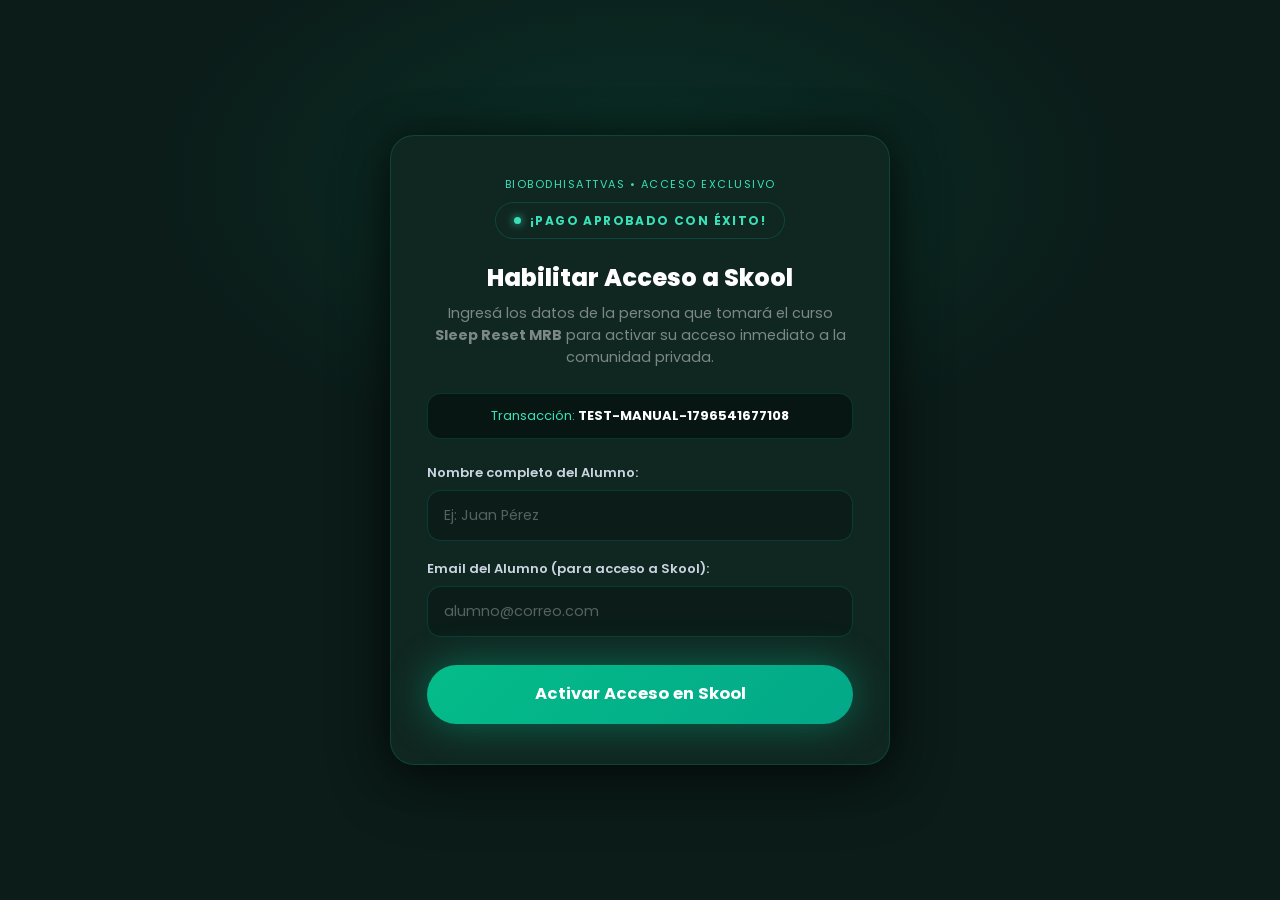
==== activar-alumno.html @ a737d0e5 "commit inicial" ====
<!DOCTYPE html>
<html lang="es">
<head>
  <meta charset="UTF-8">
  <meta name="viewport" content="width=device-width, initial-scale=1.0">
  <title>Asignar Alumno - Sleep Reset MRB | BioBodhiSattvas</title>

  <!-- Tipografías Oficiales (Poppins & Lora) -->
  <link rel="preconnect" href="https://fonts.googleapis.com">
  <link rel="preconnect" href="https://fonts.gstatic.com" crossorigin>
  <link href="https://fonts.googleapis.com/css2?family=Poppins:wght@400;500;600;700;800&family=Lora:ital,wght@0,500;1,500;1,600&display=swap" rel="stylesheet">

  <!-- Estilos Modulares -->
  <link rel="stylesheet" href="css/variables.css">
  <link rel="stylesheet" href="css/base.css">
  <link rel="stylesheet" href="css/components.css">
  <link rel="stylesheet" href="css/animations.css">
  <link rel="stylesheet" href="css/activar.css">
</head>
<body class="activation-page">

  <div class="activation-card fade-in-up">
    <div class="activation-header">
      <span class="brand-badge">BioBodhiSattvas • Acceso Exclusivo</span>
      <div class="pill-eyebrow" style="margin-bottom: 8px;">
        <span class="dot"></span>
        <span>¡Pago Aprobado con Éxito!</span>
      </div>
      <h1 class="activation-title">Habilitar Acceso a Skool</h1>
      <p class="activation-desc">
        Ingresá los datos de la persona que tomará el curso <strong>Sleep Reset MRB</strong> para activar su acceso inmediato a la comunidad privada.
      </p>
    </div>

    <!-- Badge identificador de transacción -->
    <div class="tx-badge-brand">
      Transacción: <strong id="tx-display">Detectando código...</strong>
    </div>

    <form id="student-form">
      <input type="hidden" id="transaction_id" name="transaction_id" value="">

      <div class="form-group">
        <label for="student_name" class="form-label">Nombre completo del Alumno:</label>
        <input type="text" id="student_name" name="student_name" class="form-input" placeholder="Ej: Juan Pérez" required>
      </div>

      <div class="form-group">
        <label for="student_email" class="form-label">Email del Alumno (para acceso a Skool):</label>
        <input type="email" id="student_email" name="student_email" class="form-input" placeholder="alumno@correo.com" required>
      </div>

      <button type="submit" id="btn-submit" class="btn-primary">
        Activar Acceso en Skool
      </button>
    </form>

    <div id="status-message" class="status-box" style="display: none;"></div>
  </div>

  <!-- Lógica y automatización original preservada intacta -->
  <script>
    // 1. Capturar ID de transacción de la URL
    const urlParams = new URLSearchParams(window.location.search);
    const transaction = urlParams.get('transaction') || 'TEST-MANUAL-' + Date.now();

    document.getElementById('tx-display').textContent = transaction;
    document.getElementById('transaction_id').value = transaction;

    const form = document.getElementById('student-form');
    const statusDiv = document.getElementById('status-message');
    const submitBtn = document.getElementById('btn-submit');

    const MAKE_WEBHOOK_URL = 'https://hook.us2.make.com/fqmfko9hjnf13fn7i6ruusiy32r28f44';

    // Función de envío con reintentos y retardo progresivo
    async function enviarConReintentos(payload, maxIntentos = 3, esperaMs = 3000) {
      for (let intento = 1; intento <= maxIntentos; intento++) {
        try {
          if (intento === 1) {
            submitBtn.textContent = 'Procesando activación...';
          } else {
            submitBtn.textContent = `Sincronizando pago (intento ${intento} de ${maxIntentos})...`;
          }

          const response = await fetch(MAKE_WEBHOOK_URL, {
            method: 'POST',
            headers: { 'Content-Type': 'application/json' },
            body: JSON.stringify(payload)
          });

          if (response.ok) {
            return true; // Petición recibida con éxito por Make
          }

          console.warn(`Intento ${intento} respondió con estado: ${response.status}`);
        } catch (err) {
          console.warn(`Error de red en intento ${intento}:`, err);
        }

        // Si falló y aún quedan intentos, espera antes del siguiente
        if (intento < maxIntentos) {
          await new Promise(resolve => setTimeout(resolve, esperaMs));
        }
      }
      return false; // Se agotaron los reintentos
    }

    form.addEventListener('submit', async (e) => {
      e.preventDefault();
      submitBtn.disabled = true;
      statusDiv.style.display = 'none';

      // Se envían aliases (customer_name y student_name) para compatibilidad total con Make
      const payload = {
        order_id: document.getElementById('transaction_id').value.trim(),
        customer_name: document.getElementById('student_name').value.trim(),
        customer_email: document.getElementById('student_email').value.trim(),
        student_name: document.getElementById('student_name').value.trim(),
        student_email: document.getElementById('student_email').value.trim(),
        course_id: "9a19a0fda8904eb18802142e9a2e3047",
        amount: 97.00,
        timestamp: new Date().toISOString()
      };

      const exito = await enviarConReintentos(payload, 3, 3000);

      if (exito) {
        form.style.display = 'none';
        statusDiv.className = 'status-box success animate-pop-in';
        statusDiv.style.display = 'block';
        statusDiv.innerHTML = '✅ ¡Acceso asignado con éxito!<br>Revisá la bandeja de entrada para ingresar a Skool.';
      } else {
        statusDiv.className = 'status-box error animate-pop-in';
        statusDiv.style.display = 'block';
        statusDiv.innerHTML = 'Hubo un inconveniente al conectar con el servidor.<br>Aguardá unos segundos y volvé a intentarlo.';
        submitBtn.disabled = false;
        submitBtn.textContent = 'Activar Acceso en Skool';
      }
    });
  </script>

</body>
</html>
---- css/variables.css ----
:root {
  /* === Paleta corporativa oficial (BioBodhiSattvas) === */
  --ink: #1D1D1B;
  --paper: #F5F5F5;
  --teal: #00AF9A;
  --teal-deep: #1F5555;

  /* === Paleta funcional / Web Dark Medical === */
  --bg: #0B1C19;
  --bg-nav: #12211D;
  --surface: #102621;
  --surface-border: rgba(0, 175, 154, 0.22);
  --teal-bright: #05C08C;
  --teal-glow: #39E0B8;
  --white: #FFFFFF;
  --muted: #7B8886;
  --muted-onlight: #5B6B67;
  --error: #F87171;
  --success: #4ADE80;

  /* === Tipografía === */
  --font-display: 'Poppins', -apple-system, BlinkMacSystemFont, "Segoe UI", Roboto, sans-serif;
  --font-body: 'Poppins', -apple-system, BlinkMacSystemFont, "Segoe UI", Roboto, sans-serif;
  --font-accent: 'Lora', Georgia, serif;

  /* === Radios y Sombras === */
  --r-pill: 999px;
  --r-card: 24px;
  --r-chip: 14px;
  --shadow-card: 0 20px 60px rgba(0, 0, 0, 0.35);
  --glow-btn: 0 0 40px rgba(5, 192, 140, 0.45);
  --glow-subtle: 0 0 24px rgba(5, 192, 140, 0.2);

  /* === Espaciado y Layout === */
  --max-w-content: 1040px;
  --max-w-narrow: 640px;
}
---- css/base.css ----
*,
*::before,
*::after {
  box-sizing: border-box;
  margin: 0;
  padding: 0;
}

html {
  scroll-behavior: smooth;
  -webkit-font-smoothing: antialiased;
  -moz-osx-font-smoothing: grayscale;
}

body {
  background-color: var(--bg);
  color: var(--white);
  font-family: var(--font-body);
  font-size: 16px;
  line-height: 1.6;
  overflow-x: hidden;
  min-height: 100vh;
}

img,
svg {
  display: block;
  max-width: 100%;
  height: auto;
}

a {
  color: inherit;
  text-decoration: none;
}

button,
input,
textarea,
select {
  font: inherit;
  color: inherit;
}

/* === Layout Containers === */
.wrap {
  width: 100%;
  max-width: var(--max-w-content);
  margin: 0 auto;
  padding: 0 24px;
}

.wrap-narrow {
  width: 100%;
  max-width: var(--max-w-narrow);
  margin: 0 auto;
  padding: 0 24px;
}

/* === Typography Helpers === */
.kicker {
  font-family: var(--font-display);
  font-weight: 700;
  font-size: 12px;
  letter-spacing: 1.6px;
  text-transform: uppercase;
  color: var(--teal-glow);
  margin-bottom: 12px;
}

.title-section {
  font-family: var(--font-display);
  font-weight: 800;
  font-size: clamp(26px, 3.8vw, 38px);
  letter-spacing: -0.5px;
  line-height: 1.2;
  color: var(--white);
  margin-bottom: 16px;
}

.lead-text {
  font-family: var(--font-accent);
  font-style: italic;
  font-weight: 500;
  font-size: clamp(16px, 2vw, 19px);
  color: #B9C4C0;
  line-height: 1.6;
}

.desc-text {
  font-size: 15.5px;
  color: var(--muted);
  line-height: 1.6;
}

.text-center {
  text-align: center;
}

/* === Section Padding === */
section {
  padding: 80px 0;
  border-bottom: 1px solid var(--surface-border);
  position: relative;
}

@media (max-width: 768px) {
  section {
    padding: 56px 0;
  }
}
---- css/components.css ----
/* ==========================================================================
   COMPONENTS.CSS - Componentes UI Reutilizables (BioBodhiSattvas)
   ========================================================================== */

/* === Eyebrow Badge === */
.pill-eyebrow {
  display: inline-flex;
  align-items: center;
  gap: 9px;
  font-family: var(--font-display);
  font-size: 12px;
  font-weight: 700;
  letter-spacing: 1.4px;
  text-transform: uppercase;
  color: var(--teal-glow);
  background: var(--surface);
  border: 1px solid var(--surface-border);
  padding: 8px 18px;
  border-radius: var(--r-pill);
}

.pill-eyebrow .dot {
  width: 7px;
  height: 7px;
  border-radius: 50%;
  background: var(--teal-glow);
  box-shadow: 0 0 8px var(--teal-glow);
}

/* === Social Proof Pill === */
.pill-social {
  display: inline-flex;
  align-items: center;
  gap: 8px;
  font-family: var(--font-body);
  font-size: 13.5px;
  color: var(--muted);
  background: var(--surface);
  border: 1px solid var(--surface-border);
  padding: 8px 16px;
  border-radius: var(--r-pill);
}

.pill-social .dot {
  width: 7px;
  height: 7px;
  border-radius: 50%;
  background: var(--teal-glow);
}

.pill-social b {
  color: var(--teal-glow);
  font-family: var(--font-display);
}

/* === Botones de Acción (CTA) === */
.btn-primary {
  display: inline-flex;
  align-items: center;
  justify-content: center;
  gap: 10px;
  font-family: var(--font-display);
  font-weight: 700;
  font-size: 16.5px;
  color: var(--white);
  background: linear-gradient(135deg, #04BC89, #03A888);
  padding: 16px 32px;
  border-radius: var(--r-pill);
  box-shadow: var(--glow-btn);
  border: none;
  cursor: pointer;
  text-decoration: none;
  transition: transform 0.2s ease, box-shadow 0.2s ease, background 0.2s ease;
  width: 100%;
  max-width: 420px;
  text-align: center;
}

.btn-primary:hover {
  transform: translateY(-2px);
  box-shadow: 0 0 50px rgba(5, 192, 140, 0.65);
}

.btn-primary .arrow {
  transition: transform 0.2s ease;
}

.btn-primary:hover .arrow {
  transform: translateX(4px);
}

.btn-secondary {
  display: inline-flex;
  align-items: center;
  justify-content: center;
  gap: 8px;
  font-family: var(--font-display);
  font-weight: 600;
  font-size: 15px;
  color: var(--teal-glow);
  background: rgba(0, 175, 154, 0.08);
  border: 1px solid var(--surface-border);
  padding: 12px 24px;
  border-radius: var(--r-pill);
  text-decoration: none;
  transition: all 0.2s ease;
}

.btn-secondary:hover {
  background: rgba(0, 175, 154, 0.18);
  border-color: var(--teal-glow);
}

/* === Tarjetas de Contenido === */
.card-brand {
  background: var(--surface);
  border: 1px solid var(--surface-border);
  border-radius: var(--r-card);
  padding: 32px;
  box-shadow: var(--shadow-card);
}

.card-brand.interactive {
  transition: transform 0.3s ease, border-color 0.3s ease;
}

.card-brand.interactive:hover {
  transform: translateY(-4px);
  border-color: rgba(57, 224, 184, 0.45);
}

/* === Bloque de Garantía === */
.guarantee {
  display: flex;
  align-items: flex-start;
  gap: 14px;
  text-align: left;
  background: var(--surface);
  border: 1px solid var(--surface-border);
  padding: 18px 24px;
  border-radius: var(--r-pill);
  max-width: 560px;
  margin: 0 auto;
}

.guarantee .ico {
  font-size: 24px;
  line-height: 1;
}

.guarantee p {
  margin: 0;
  font-size: 13.5px;
  color: var(--muted);
  line-height: 1.5;
}

.guarantee p b {
  color: var(--white);
  font-family: var(--font-display);
}

/* === Separadores de Pasos / Módulos === */
.divider-step {
  display: flex;
  align-items: baseline;
  gap: 12px;
  margin-bottom: 12px;
}

.divider-step .paso {
  font-family: var(--font-display);
  font-weight: 700;
  font-size: 13px;
  letter-spacing: 1.4px;
  color: var(--teal-glow);
  text-transform: uppercase;
}

.divider-step h3 {
  font-family: var(--font-display);
  font-weight: 700;
  font-size: 20px;
  color: var(--white);
  margin: 0;
}

/* === Formularios e Inputs === */
.form-group {
  margin-bottom: 18px;
  text-align: left;
}

.form-label {
  display: block;
  font-size: 13px;
  font-weight: 600;
  color: #cbd5e1;
  margin-bottom: 6px;
  font-family: var(--font-display);
}

.form-input {
  width: 100%;
  padding: 13px 16px;
  background: #0B1C19;
  border: 1px solid var(--surface-border);
  border-radius: var(--r-chip);
  color: var(--white);
  font-size: 14.5px;
  transition: border-color 0.2s ease, box-shadow 0.2s ease;
}

.form-input:focus {
  outline: none;
  border-color: var(--teal-bright);
  box-shadow: 0 0 16px rgba(5, 192, 140, 0.35);
}

.form-input::placeholder {
  color: #536460;
}

/* === Cajas de Estado / Alertas === */
.status-box {
  margin-top: 20px;
  padding: 16px 20px;
  border-radius: var(--r-chip);
  font-size: 14px;
  line-height: 1.5;
  text-align: center;
}

.status-box.success {
  background: rgba(74, 222, 128, 0.1);
  border: 1px solid rgba(74, 222, 128, 0.4);
  color: var(--success);
}

.status-box.error {
  background: rgba(248, 113, 113, 0.1);
  border: 1px solid rgba(248, 113, 113, 0.4);
  color: var(--error);
}

/* === Acordeón FAQ === */
.faq-list {
  display: flex;
  flex-direction: column;
  gap: 14px;
  max-width: 760px;
  margin: 0 auto;
}

.faq-item {
  background: var(--surface);
  border: 1px solid var(--surface-border);
  border-radius: var(--r-chip);
  overflow: hidden;
  transition: border-color 0.2s ease;
}

.faq-item[open] {
  border-color: var(--teal-glow);
}

.faq-summary {
  padding: 20px 24px;
  font-family: var(--font-display);
  font-size: 16px;
  font-weight: 600;
  color: var(--white);
  cursor: pointer;
  list-style: none;
  display: flex;
  justify-content: space-between;
  align-items: center;
  user-select: none;
}

.faq-summary::-webkit-details-marker {
  display: none;
}

.faq-summary::after {
  content: '+';
  font-size: 22px;
  color: var(--teal-glow);
  transition: transform 0.2s ease;
}

.faq-item[open] .faq-summary::after {
  content: '−';
}

.faq-content {
  padding: 0 24px 20px;
  font-size: 14.5px;
  color: var(--muted);
  line-height: 1.6;
}
---- css/animations.css ----
/* ==========================================================================
   ANIMATIONS.CSS - Micro-interacciones y Animaciones de Rendimiento
   ========================================================================== */

/* === Keyframe: Pulsing Glow para CTA Principal === */
@keyframes pulseGlow {
  0% {
    box-shadow: 0 0 20px rgba(5, 192, 140, 0.4);
  }
  50% {
    box-shadow: 0 0 45px rgba(5, 192, 140, 0.75), 0 0 10px rgba(57, 224, 184, 0.5);
  }
  100% {
    box-shadow: 0 0 20px rgba(5, 192, 140, 0.4);
  }
}

.pulse-glow {
  animation: pulseGlow 3s infinite ease-in-out;
}

/* === Keyframe: Pop-in de éxito === */
@keyframes popIn {
  0% {
    opacity: 0;
    transform: scale(0.85);
  }
  70% {
    opacity: 1;
    transform: scale(1.02);
  }
  100% {
    opacity: 1;
    transform: scale(1);
  }
}

.animate-pop-in {
  animation: popIn 0.35s cubic-bezier(0.34, 1.56, 0.64, 1) forwards;
}

/* === Keyframe: Flotación sutil (Mockup / Hero Image) === */
@keyframes floatSubtle {
  0%, 100% {
    transform: translateY(0);
  }
  50% {
    transform: translateY(-8px);
  }
}

.float-animation {
  animation: floatSubtle 5s ease-in-out infinite;
}

/* === Keyframe: Fade In Up para Scroll Reveal === */
@keyframes fadeInUp {
  from {
    opacity: 0;
    transform: translateY(24px);
  }
  to {
    opacity: 1;
    transform: translateY(0);
  }
}

.fade-in-up {
  animation: fadeInUp 0.6s cubic-bezier(0.16, 1, 0.3, 1) forwards;
}

/* === Accesibilidad: Reducción de movimiento === */
@media (prefers-reduced-motion: reduce) {
  *,
  *::before,
  *::after {
    animation-duration: 0.01ms !important;
    animation-iteration-count: 1 !important;
    transition-duration: 0.01ms !important;
    scroll-behavior: auto !important;
  }
}
---- css/activar.css ----
/* ==========================================================================
   ACTIVAR.CSS - Estilos Específicos para la Pantalla de Activación Post-Pago
   ========================================================================== */

body.activation-page {
  display: flex;
  justify-content: center;
  align-items: center;
  min-height: 100vh;
  padding: 24px 20px;
  background:
    radial-gradient(ellipse 700px 400px at 50% 20%, rgba(5, 192, 140, 0.12), transparent 70%),
    var(--bg);
}

.activation-card {
  max-width: 500px;
  width: 100%;
  background: var(--surface);
  border: 1px solid var(--surface-border);
  border-radius: var(--r-card);
  padding: 40px 36px;
  box-shadow: var(--shadow-card), 0 0 40px rgba(0, 0, 0, 0.5);
  text-align: center;
}

.activation-header {
  margin-bottom: 24px;
}

.activation-title {
  font-family: var(--font-display);
  font-size: 24px;
  font-weight: 800;
  color: var(--white);
  margin: 12px 0 6px;
}

.activation-desc {
  font-size: 14.5px;
  color: var(--muted);
  line-height: 1.5;
}

.tx-badge-brand {
  background: #071613;
  border: 1px solid var(--surface-border);
  border-radius: var(--r-chip);
  padding: 12px 14px;
  font-size: 13px;
  color: var(--teal-glow);
  text-align: center;
  margin-bottom: 24px;
  word-break: break-all;
  font-family: var(--font-display);
}

.tx-badge-brand strong {
  color: var(--white);
  font-weight: 700;
}

.activation-card .btn-primary {
  width: 100%;
  max-width: 100%;
  margin-top: 10px;
}

.brand-badge {
  font-family: var(--font-display);
  font-size: 11px;
  letter-spacing: 1.5px;
  text-transform: uppercase;
  color: var(--teal-glow);
  margin-bottom: 8px;
  display: block;
}
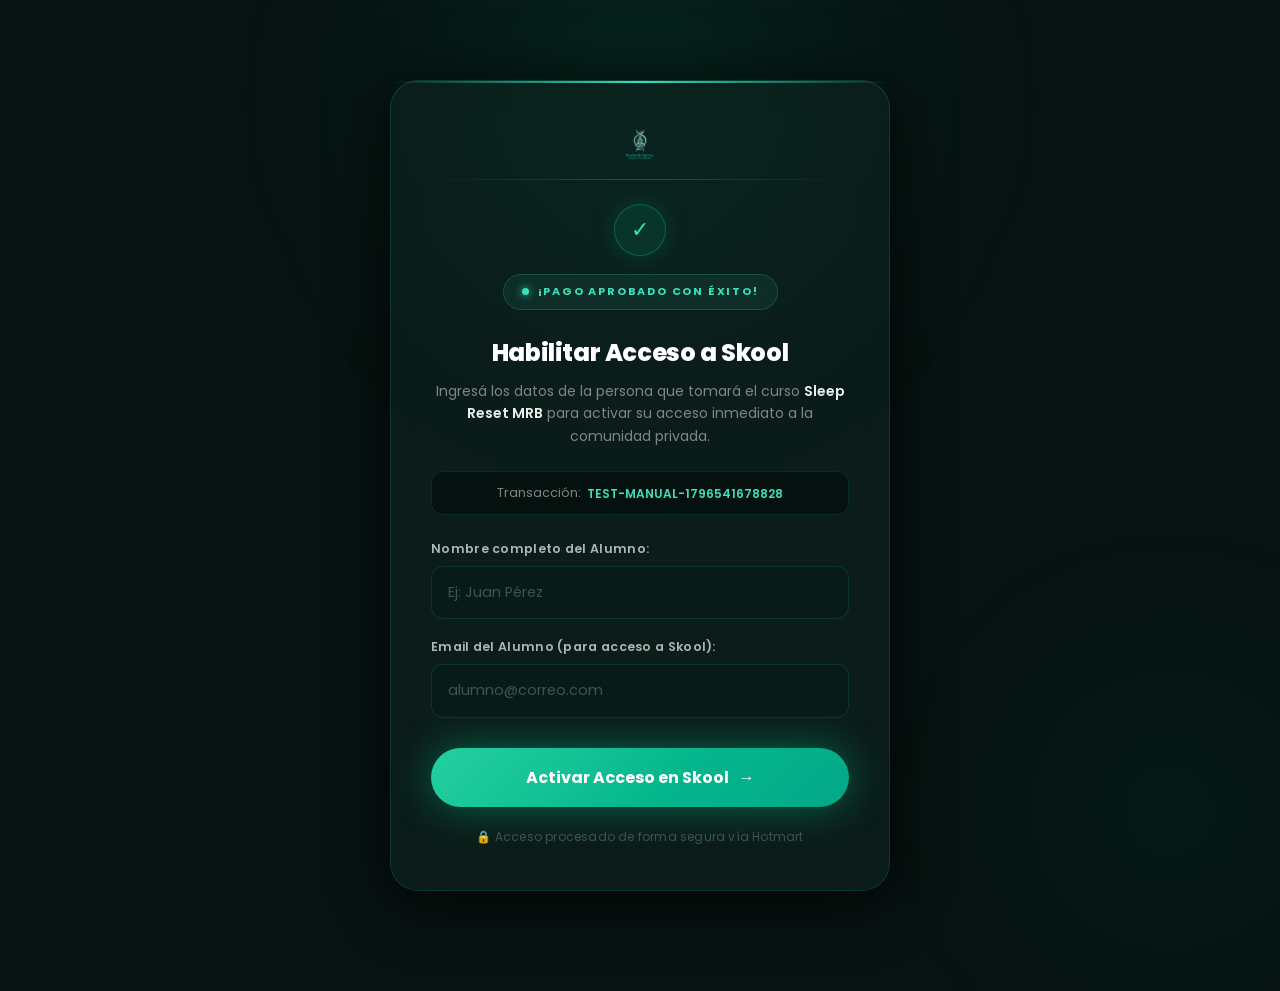
==== commit 4a949019: "feat: landing page Sleep Reset MRB con diseño pro BioBodhiSattvas - Logo oficial integrado en header" ====
--- a/activar-alumno.html
+++ b/activar-alumno.html
@@ -3,14 +3,12 @@
 <head>
   <meta charset="UTF-8">
   <meta name="viewport" content="width=device-width, initial-scale=1.0">
-  <title>Asignar Alumno - Sleep Reset MRB | BioBodhiSattvas</title>
-
-  <!-- Tipografías Oficiales (Poppins & Lora) -->
+  <title>Activar Acceso — Sleep Reset MRB | BioBodhiSattvas</title>
+
   <link rel="preconnect" href="https://fonts.googleapis.com">
   <link rel="preconnect" href="https://fonts.gstatic.com" crossorigin>
   <link href="https://fonts.googleapis.com/css2?family=Poppins:wght@400;500;600;700;800&family=Lora:ital,wght@0,500;1,500;1,600&display=swap" rel="stylesheet">
 
-  <!-- Estilos Modulares -->
   <link rel="stylesheet" href="css/variables.css">
   <link rel="stylesheet" href="css/base.css">
   <link rel="stylesheet" href="css/components.css">
@@ -19,48 +17,80 @@
 </head>
 <body class="activation-page">
 
-  <div class="activation-card fade-in-up">
+  <!-- Barra de progreso de scroll -->
+  <div class="scroll-progress-bar" id="scrollProgress" aria-hidden="true"></div>
+
+  <!-- Orbs ambientales de fondo -->
+  <div class="activation-ambient" aria-hidden="true">
+    <div class="act-orb act-orb-1"></div>
+    <div class="act-orb act-orb-2"></div>
+  </div>
+
+  <div class="activation-card">
+
+    <!-- Logo -->
+    <div class="activation-logo-wrap" data-reveal data-reveal-delay="0">
+      <img
+        src="Logo-principal%201x.png"
+        srcset="Logo-principal%201x.png 1x, Logo-principal2x.png 2x"
+        alt="BioBodhiSattvas"
+        class="activation-logo"
+        height="34"
+      >
+    </div>
+
+    <!-- Línea divisora con gradiente -->
+    <div class="activation-divider" aria-hidden="true" data-reveal data-reveal-delay="80"></div>
+
     <div class="activation-header">
-      <span class="brand-badge">BioBodhiSattvas • Acceso Exclusivo</span>
-      <div class="pill-eyebrow" style="margin-bottom: 8px;">
-        <span class="dot"></span>
+      <!-- Ícono de éxito -->
+      <div class="activation-success-icon" aria-hidden="true" data-reveal data-reveal-delay="160">✓</div>
+
+      <div class="pill-eyebrow" style="margin: 0 auto 14px;" data-reveal data-reveal-delay="240">
+        <span class="dot pulse-dot"></span>
         <span>¡Pago Aprobado con Éxito!</span>
       </div>
-      <h1 class="activation-title">Habilitar Acceso a Skool</h1>
-      <p class="activation-desc">
+
+      <h1 class="activation-title" data-reveal data-reveal-delay="310">Habilitar Acceso a Skool</h1>
+      <p class="activation-desc" data-reveal data-reveal-delay="380">
         Ingresá los datos de la persona que tomará el curso <strong>Sleep Reset MRB</strong> para activar su acceso inmediato a la comunidad privada.
       </p>
     </div>
 
-    <!-- Badge identificador de transacción -->
-    <div class="tx-badge-brand">
-      Transacción: <strong id="tx-display">Detectando código...</strong>
+    <!-- Badge de transacción -->
+    <div class="tx-badge-brand" data-reveal data-reveal-delay="460">
+      <span class="tx-label">Transacción:</span>
+      <strong id="tx-display">Detectando código...</strong>
     </div>
 
     <form id="student-form">
       <input type="hidden" id="transaction_id" name="transaction_id" value="">
 
-      <div class="form-group">
+      <div class="form-group" data-reveal data-reveal-delay="530">
         <label for="student_name" class="form-label">Nombre completo del Alumno:</label>
         <input type="text" id="student_name" name="student_name" class="form-input" placeholder="Ej: Juan Pérez" required>
       </div>
 
-      <div class="form-group">
+      <div class="form-group" data-reveal data-reveal-delay="590">
         <label for="student_email" class="form-label">Email del Alumno (para acceso a Skool):</label>
         <input type="email" id="student_email" name="student_email" class="form-input" placeholder="alumno@correo.com" required>
       </div>
 
-      <button type="submit" id="btn-submit" class="btn-primary">
-        Activar Acceso en Skool
-      </button>
+      <div data-reveal data-reveal-delay="650">
+        <button type="submit" id="btn-submit" class="btn-primary activation-btn">
+          <span id="btn-label">Activar Acceso en Skool</span>
+          <span class="arrow" id="btn-arrow">→</span>
+        </button>
+      </div>
     </form>
 
     <div id="status-message" class="status-box" style="display: none;"></div>
+
+    <p class="activation-security" data-reveal data-reveal-delay="720">🔒 Acceso procesado de forma segura vía Hotmart</p>
   </div>
 
-  <!-- Lógica y automatización original preservada intacta -->
   <script>
-    // 1. Capturar ID de transacción de la URL
+    // Capturar ID de transacción de la URL
     const urlParams = new URLSearchParams(window.location.search);
     const transaction = urlParams.get('transaction') || 'TEST-MANUAL-' + Date.now();
 
@@ -70,6 +100,8 @@
     const form = document.getElementById('student-form');
     const statusDiv = document.getElementById('status-message');
     const submitBtn = document.getElementById('btn-submit');
+    const btnLabel = document.getElementById('btn-label');
+    const btnArrow = document.getElementById('btn-arrow');
 
     const MAKE_WEBHOOK_URL = 'https://hook.us2.make.com/fqmfko9hjnf13fn7i6ruusiy32r28f44';
 
@@ -78,9 +110,10 @@
       for (let intento = 1; intento <= maxIntentos; intento++) {
         try {
           if (intento === 1) {
-            submitBtn.textContent = 'Procesando activación...';
+            btnLabel.textContent = 'Procesando activación...';
+            btnArrow.style.display = 'none';
           } else {
-            submitBtn.textContent = `Sincronizando pago (intento ${intento} de ${maxIntentos})...`;
+            btnLabel.textContent = `Sincronizando pago (intento ${intento} de ${maxIntentos})...`;
           }
 
           const response = await fetch(MAKE_WEBHOOK_URL, {
@@ -90,7 +123,7 @@
           });
 
           if (response.ok) {
-            return true; // Petición recibida con éxito por Make
+            return true;
           }
 
           console.warn(`Intento ${intento} respondió con estado: ${response.status}`);
@@ -98,12 +131,11 @@
           console.warn(`Error de red en intento ${intento}:`, err);
         }
 
-        // Si falló y aún quedan intentos, espera antes del siguiente
         if (intento < maxIntentos) {
           await new Promise(resolve => setTimeout(resolve, esperaMs));
         }
       }
-      return false; // Se agotaron los reintentos
+      return false;
     }
 
     form.addEventListener('submit', async (e) => {
@@ -129,16 +161,42 @@
         form.style.display = 'none';
         statusDiv.className = 'status-box success animate-pop-in';
         statusDiv.style.display = 'block';
-        statusDiv.innerHTML = '✅ ¡Acceso asignado con éxito!<br>Revisá la bandeja de entrada para ingresar a Skool.';
+        statusDiv.innerHTML = '✅ <strong>¡Acceso asignado con éxito!</strong><br>Revisá la bandeja de entrada para ingresar a Skool.';
       } else {
         statusDiv.className = 'status-box error animate-pop-in';
         statusDiv.style.display = 'block';
         statusDiv.innerHTML = 'Hubo un inconveniente al conectar con el servidor.<br>Aguardá unos segundos y volvé a intentarlo.';
         submitBtn.disabled = false;
-        submitBtn.textContent = 'Activar Acceso en Skool';
+        btnLabel.textContent = 'Activar Acceso en Skool';
+        btnArrow.style.display = '';
       }
     });
   </script>
 
+  <!-- Botón volver arriba -->
+  <button class="back-to-top" id="backToTop" aria-label="Volver al inicio">
+    <svg xmlns="http://www.w3.org/2000/svg" width="18" height="18" viewBox="0 0 24 24" fill="none" stroke="currentColor" stroke-width="2.5" stroke-linecap="round" stroke-linejoin="round" aria-hidden="true">
+      <polyline points="18 15 12 9 6 15"></polyline>
+    </svg>
+  </button>
+
+  <script src="js/scroll-reveal.js" defer></script>
+  <script>
+    (function () {
+      const bar = document.getElementById('scrollProgress');
+      const btn = document.getElementById('backToTop');
+
+      window.addEventListener('scroll', function () {
+        const scrolled = window.scrollY;
+        const total = document.documentElement.scrollHeight - window.innerHeight;
+        bar.style.width = (total > 0 ? (scrolled / total) * 100 : 0) + '%';
+        btn.classList.toggle('visible', scrolled > 420);
+      }, { passive: true });
+
+      btn.addEventListener('click', function () {
+        window.scrollTo({ top: 0, behavior: 'smooth' });
+      });
+    })();
+  </script>
 </body>
 </html>
--- a/css/variables.css
+++ b/css/variables.css
@@ -7,12 +7,16 @@
 
   /* === Paleta funcional / Web Dark Medical === */
   --bg: #0B1C19;
-  --bg-nav: #12211D;
+  --bg-nav: #0D1F1C;
+  --bg-dark: #071311;
   --surface: #102621;
-  --surface-border: rgba(0, 175, 154, 0.22);
+  --surface-2: #152E29;
+  --surface-border: rgba(0, 175, 154, 0.18);
+  --surface-border-strong: rgba(57, 224, 184, 0.28);
   --teal-bright: #05C08C;
   --teal-glow: #39E0B8;
   --white: #FFFFFF;
+  --off-white: #E8F0EE;
   --muted: #7B8886;
   --muted-onlight: #5B6B67;
   --error: #F87171;
@@ -23,15 +27,37 @@
   --font-body: 'Poppins', -apple-system, BlinkMacSystemFont, "Segoe UI", Roboto, sans-serif;
   --font-accent: 'Lora', Georgia, serif;
 
-  /* === Radios y Sombras === */
+  /* === Radios === */
   --r-pill: 999px;
-  --r-card: 24px;
-  --r-chip: 14px;
-  --shadow-card: 0 20px 60px rgba(0, 0, 0, 0.35);
+  --r-card: 20px;
+  --r-card-lg: 28px;
+  --r-chip: 12px;
+
+  /* === Sombras y Brillos === */
+  --shadow-card: 0 20px 60px rgba(0, 0, 0, 0.4);
+  --shadow-card-hover: 0 28px 80px rgba(0, 0, 0, 0.55);
   --glow-btn: 0 0 40px rgba(5, 192, 140, 0.45);
-  --glow-subtle: 0 0 24px rgba(5, 192, 140, 0.2);
+  --glow-btn-hover: 0 0 56px rgba(5, 192, 140, 0.7);
+  --glow-subtle: 0 0 24px rgba(5, 192, 140, 0.18);
+  --glow-card: 0 0 50px rgba(5, 192, 140, 0.12);
+
+  /* === Glassmorphism === */
+  --glass-bg: rgba(16, 38, 33, 0.55);
+  --glass-blur: blur(16px);
+  --glass-inset: inset 0 1px 0 rgba(255, 255, 255, 0.05);
+
+  /* === Transiciones === */
+  --transition-base: 0.25s cubic-bezier(0.16, 1, 0.3, 1);
+  --transition-slow: 0.45s cubic-bezier(0.16, 1, 0.3, 1);
 
   /* === Espaciado y Layout === */
-  --max-w-content: 1040px;
+  --max-w-content: 1060px;
   --max-w-narrow: 640px;
+  --section-py: 96px;
 }
+
+@media (max-width: 768px) {
+  :root {
+    --section-py: 64px;
+  }
+}
--- a/css/base.css
+++ b/css/base.css
@@ -42,6 +42,10 @@
   color: inherit;
 }
 
+ul {
+  list-style: none;
+}
+
 /* === Layout Containers === */
 .wrap {
   width: 100%;
@@ -61,19 +65,20 @@
 .kicker {
   font-family: var(--font-display);
   font-weight: 700;
-  font-size: 12px;
-  letter-spacing: 1.6px;
+  font-size: 11px;
+  letter-spacing: 2px;
   text-transform: uppercase;
   color: var(--teal-glow);
-  margin-bottom: 12px;
+  margin-bottom: 14px;
+  display: block;
 }
 
 .title-section {
   font-family: var(--font-display);
   font-weight: 800;
   font-size: clamp(26px, 3.8vw, 38px);
-  letter-spacing: -0.5px;
-  line-height: 1.2;
+  letter-spacing: -0.6px;
+  line-height: 1.18;
   color: var(--white);
   margin-bottom: 16px;
 }
@@ -84,28 +89,45 @@
   font-weight: 500;
   font-size: clamp(16px, 2vw, 19px);
   color: #B9C4C0;
-  line-height: 1.6;
+  line-height: 1.65;
 }
 
 .desc-text {
-  font-size: 15.5px;
+  font-size: 15px;
   color: var(--muted);
-  line-height: 1.6;
+  line-height: 1.65;
 }
 
 .text-center {
   text-align: center;
 }
 
-/* === Section Padding === */
+/* === Sections === */
 section {
-  padding: 80px 0;
+  padding: var(--section-py) 0;
   border-bottom: 1px solid var(--surface-border);
   position: relative;
 }
 
-@media (max-width: 768px) {
-  section {
-    padding: 56px 0;
+/* === Scroll Reveal States === */
+[data-reveal] {
+  opacity: 0;
+  transform: translateY(22px);
+  transition:
+    opacity 0.65s cubic-bezier(0.16, 1, 0.3, 1),
+    transform 0.65s cubic-bezier(0.16, 1, 0.3, 1);
+}
+
+[data-reveal].revealed {
+  opacity: 1;
+  transform: translateY(0);
+}
+
+/* Accesibilidad: reduce motion */
+@media (prefers-reduced-motion: reduce) {
+  [data-reveal] {
+    opacity: 1;
+    transform: none;
+    transition: none;
   }
 }
--- a/css/components.css
+++ b/css/components.css
@@ -1,5 +1,5 @@
 /* ==========================================================================
-   COMPONENTS.CSS - Componentes UI Reutilizables (BioBodhiSattvas)
+   COMPONENTS.CSS — BioBodhiSattvas Design System
    ========================================================================== */
 
 /* === Eyebrow Badge === */
@@ -8,15 +8,16 @@
   align-items: center;
   gap: 9px;
   font-family: var(--font-display);
-  font-size: 12px;
-  font-weight: 700;
-  letter-spacing: 1.4px;
+  font-size: 11px;
+  font-weight: 700;
+  letter-spacing: 1.8px;
   text-transform: uppercase;
   color: var(--teal-glow);
-  background: var(--surface);
-  border: 1px solid var(--surface-border);
+  background: rgba(57, 224, 184, 0.07);
+  border: 1px solid rgba(57, 224, 184, 0.2);
   padding: 8px 18px;
   border-radius: var(--r-pill);
+  backdrop-filter: var(--glass-blur);
 }
 
 .pill-eyebrow .dot {
@@ -25,15 +26,21 @@
   border-radius: 50%;
   background: var(--teal-glow);
   box-shadow: 0 0 8px var(--teal-glow);
+  flex-shrink: 0;
+}
+
+/* === Pulsing Live Dot === */
+.pulse-dot {
+  animation: pulseDot 2.2s ease-in-out infinite;
 }
 
 /* === Social Proof Pill === */
 .pill-social {
   display: inline-flex;
   align-items: center;
-  gap: 8px;
+  gap: 9px;
   font-family: var(--font-body);
-  font-size: 13.5px;
+  font-size: 13px;
   color: var(--muted);
   background: var(--surface);
   border: 1px solid var(--surface-border);
@@ -46,6 +53,8 @@
   height: 7px;
   border-radius: 50%;
   background: var(--teal-glow);
+  box-shadow: 0 0 6px var(--teal-glow);
+  flex-shrink: 0;
 }
 
 .pill-social b {
@@ -53,7 +62,7 @@
   font-family: var(--font-display);
 }
 
-/* === Botones de Acción (CTA) === */
+/* === Botón Primario === */
 .btn-primary {
   display: inline-flex;
   align-items: center;
@@ -61,34 +70,50 @@
   gap: 10px;
   font-family: var(--font-display);
   font-weight: 700;
-  font-size: 16.5px;
+  font-size: 16px;
   color: var(--white);
-  background: linear-gradient(135deg, #04BC89, #03A888);
-  padding: 16px 32px;
+  background: linear-gradient(135deg, #06C992 0%, #03A888 100%);
+  padding: 17px 32px;
   border-radius: var(--r-pill);
   box-shadow: var(--glow-btn);
   border: none;
   cursor: pointer;
   text-decoration: none;
-  transition: transform 0.2s ease, box-shadow 0.2s ease, background 0.2s ease;
+  transition: transform var(--transition-base), box-shadow var(--transition-base);
   width: 100%;
-  max-width: 420px;
+  max-width: 440px;
   text-align: center;
+  position: relative;
+  overflow: hidden;
+}
+
+.btn-primary::after {
+  content: '';
+  position: absolute;
+  inset: 0;
+  background: linear-gradient(135deg, rgba(255,255,255,0.12) 0%, transparent 60%);
+  pointer-events: none;
 }
 
 .btn-primary:hover {
-  transform: translateY(-2px);
-  box-shadow: 0 0 50px rgba(5, 192, 140, 0.65);
+  transform: translateY(-3px);
+  box-shadow: var(--glow-btn-hover);
+}
+
+.btn-primary:active {
+  transform: translateY(-1px);
 }
 
 .btn-primary .arrow {
-  transition: transform 0.2s ease;
+  transition: transform var(--transition-base);
+  display: inline-block;
 }
 
 .btn-primary:hover .arrow {
-  transform: translateX(4px);
-}
-
+  transform: translateX(5px);
+}
+
+/* === Botón Secundario === */
 .btn-secondary {
   display: inline-flex;
   align-items: center;
@@ -96,67 +121,133 @@
   gap: 8px;
   font-family: var(--font-display);
   font-weight: 600;
-  font-size: 15px;
-  color: var(--teal-glow);
-  background: rgba(0, 175, 154, 0.08);
-  border: 1px solid var(--surface-border);
-  padding: 12px 24px;
+  font-size: 14.5px;
+  color: var(--teal-glow);
+  background: rgba(57, 224, 184, 0.07);
+  border: 1px solid rgba(57, 224, 184, 0.2);
+  padding: 11px 24px;
   border-radius: var(--r-pill);
   text-decoration: none;
-  transition: all 0.2s ease;
+  transition: all var(--transition-base);
+  backdrop-filter: var(--glass-blur);
 }
 
 .btn-secondary:hover {
-  background: rgba(0, 175, 154, 0.18);
+  background: rgba(57, 224, 184, 0.14);
   border-color: var(--teal-glow);
-}
-
-/* === Tarjetas de Contenido === */
+  transform: translateY(-1px);
+}
+
+/* === Cards === */
 .card-brand {
-  background: var(--surface);
+  background: var(--glass-bg);
+  backdrop-filter: var(--glass-blur);
+  -webkit-backdrop-filter: var(--glass-blur);
   border: 1px solid var(--surface-border);
   border-radius: var(--r-card);
   padding: 32px;
-  box-shadow: var(--shadow-card);
+  box-shadow: var(--shadow-card), var(--glass-inset);
+  position: relative;
+  overflow: hidden;
+}
+
+/* Shimmer line en top de card */
+.card-brand::before {
+  content: '';
+  position: absolute;
+  top: 0;
+  left: 0;
+  right: 0;
+  height: 1px;
+  background: linear-gradient(90deg, transparent 0%, rgba(57, 224, 184, 0.35) 50%, transparent 100%);
 }
 
 .card-brand.interactive {
-  transition: transform 0.3s ease, border-color 0.3s ease;
+  transition: transform var(--transition-base), border-color var(--transition-base), box-shadow var(--transition-base);
 }
 
 .card-brand.interactive:hover {
-  transform: translateY(-4px);
-  border-color: rgba(57, 224, 184, 0.45);
+  transform: translateY(-6px);
+  border-color: rgba(57, 224, 184, 0.38);
+  box-shadow: var(--shadow-card-hover), var(--glow-card), var(--glass-inset);
+}
+
+/* === Module Card Extras === */
+.card-module {
+  display: flex;
+  flex-direction: column;
+}
+
+.module-badge {
+  font-family: var(--font-display);
+  font-size: 10px;
+  font-weight: 900;
+  letter-spacing: 2.5px;
+  color: var(--teal-glow);
+  background: rgba(57, 224, 184, 0.08);
+  border: 1px solid rgba(57, 224, 184, 0.2);
+  border-radius: var(--r-pill);
+  padding: 4px 12px;
+  display: inline-block;
+  width: fit-content;
+  margin-bottom: 18px;
+}
+
+.module-title {
+  font-family: var(--font-display);
+  font-weight: 700;
+  font-size: 18px;
+  color: var(--white);
+  margin-bottom: 4px;
+}
+
+/* === Author Card === */
+.author-card {
+  margin-top: 48px;
+  text-align: center;
+  max-width: 680px;
+  margin-left: auto;
+  margin-right: auto;
+}
+
+.author-name {
+  font-family: var(--font-display);
+  font-size: 21px;
+  font-weight: 700;
+  color: var(--white);
+  margin-bottom: 10px;
 }
 
 /* === Bloque de Garantía === */
 .guarantee {
   display: flex;
   align-items: flex-start;
-  gap: 14px;
+  gap: 16px;
   text-align: left;
-  background: var(--surface);
+  background: rgba(16, 38, 33, 0.65);
+  backdrop-filter: var(--glass-blur);
   border: 1px solid var(--surface-border);
-  padding: 18px 24px;
-  border-radius: var(--r-pill);
+  padding: 20px 26px;
+  border-radius: var(--r-card);
   max-width: 560px;
   margin: 0 auto;
 }
 
 .guarantee .ico {
-  font-size: 24px;
+  font-size: 26px;
   line-height: 1;
+  flex-shrink: 0;
 }
 
 .guarantee p {
   margin: 0;
   font-size: 13.5px;
   color: var(--muted);
-  line-height: 1.5;
+  line-height: 1.55;
 }
 
 .guarantee p b {
-  color: var(--white);
+  color: var(--off-white);
   font-family: var(--font-display);
 }
 
@@ -164,25 +255,67 @@
 .divider-step {
   display: flex;
   align-items: baseline;
+  gap: 10px;
+  margin-bottom: 10px;
+}
+
+.divider-step .paso {
+  font-family: var(--font-display);
+  font-weight: 700;
+  font-size: 11px;
+  letter-spacing: 1.8px;
+  color: var(--teal-glow);
+  text-transform: uppercase;
+}
+
+/* === Benefit List === */
+.benefit-list {
+  display: flex;
+  flex-direction: column;
+  gap: 11px;
+  text-align: left;
+  margin-bottom: 28px;
+}
+
+.benefit-item {
+  display: flex;
+  align-items: flex-start;
   gap: 12px;
-  margin-bottom: 12px;
-}
-
-.divider-step .paso {
-  font-family: var(--font-display);
-  font-weight: 700;
-  font-size: 13px;
-  letter-spacing: 1.4px;
-  color: var(--teal-glow);
+  font-size: 14.5px;
+  color: #B9C4C0;
+  line-height: 1.5;
+}
+
+.benefit-icon {
+  width: 20px;
+  height: 20px;
+  background: rgba(5, 192, 140, 0.12);
+  border: 1px solid rgba(5, 192, 140, 0.35);
+  border-radius: 50%;
+  display: inline-flex;
+  align-items: center;
+  justify-content: center;
+  font-size: 10px;
+  font-weight: 700;
+  color: var(--teal-glow);
+  flex-shrink: 0;
+  margin-top: 2px;
+}
+
+/* === Price Card Badge === */
+.price-card-badge {
+  display: inline-flex;
+  align-items: center;
+  font-family: var(--font-display);
+  font-size: 10.5px;
+  font-weight: 700;
+  letter-spacing: 1.8px;
   text-transform: uppercase;
-}
-
-.divider-step h3 {
-  font-family: var(--font-display);
-  font-weight: 700;
-  font-size: 20px;
-  color: var(--white);
-  margin: 0;
+  color: var(--teal-glow);
+  background: rgba(57, 224, 184, 0.1);
+  border: 1px solid rgba(57, 224, 184, 0.25);
+  padding: 6px 16px;
+  border-radius: var(--r-pill);
 }
 
 /* === Formularios e Inputs === */
@@ -193,32 +326,33 @@
 
 .form-label {
   display: block;
-  font-size: 13px;
+  font-size: 12.5px;
   font-weight: 600;
-  color: #cbd5e1;
-  margin-bottom: 6px;
-  font-family: var(--font-display);
+  color: #A8B8B4;
+  margin-bottom: 7px;
+  font-family: var(--font-display);
+  letter-spacing: 0.3px;
 }
 
 .form-input {
   width: 100%;
-  padding: 13px 16px;
-  background: #0B1C19;
+  padding: 14px 16px;
+  background: rgba(11, 28, 25, 0.8);
   border: 1px solid var(--surface-border);
   border-radius: var(--r-chip);
   color: var(--white);
   font-size: 14.5px;
-  transition: border-color 0.2s ease, box-shadow 0.2s ease;
+  transition: border-color var(--transition-base), box-shadow var(--transition-base);
 }
 
 .form-input:focus {
   outline: none;
   border-color: var(--teal-bright);
-  box-shadow: 0 0 16px rgba(5, 192, 140, 0.35);
+  box-shadow: 0 0 0 3px rgba(5, 192, 140, 0.15);
 }
 
 .form-input::placeholder {
-  color: #536460;
+  color: #3E5450;
 }
 
 /* === Cajas de Estado / Alertas === */
@@ -227,19 +361,19 @@
   padding: 16px 20px;
   border-radius: var(--r-chip);
   font-size: 14px;
-  line-height: 1.5;
+  line-height: 1.55;
   text-align: center;
 }
 
 .status-box.success {
-  background: rgba(74, 222, 128, 0.1);
-  border: 1px solid rgba(74, 222, 128, 0.4);
+  background: rgba(74, 222, 128, 0.08);
+  border: 1px solid rgba(74, 222, 128, 0.35);
   color: var(--success);
 }
 
 .status-box.error {
-  background: rgba(248, 113, 113, 0.1);
-  border: 1px solid rgba(248, 113, 113, 0.4);
+  background: rgba(248, 113, 113, 0.08);
+  border: 1px solid rgba(248, 113, 113, 0.35);
   color: var(--error);
 }
 
@@ -247,27 +381,28 @@
 .faq-list {
   display: flex;
   flex-direction: column;
-  gap: 14px;
+  gap: 12px;
   max-width: 760px;
   margin: 0 auto;
 }
 
 .faq-item {
-  background: var(--surface);
+  background: var(--glass-bg);
+  backdrop-filter: var(--glass-blur);
   border: 1px solid var(--surface-border);
   border-radius: var(--r-chip);
   overflow: hidden;
-  transition: border-color 0.2s ease;
+  transition: border-color var(--transition-base);
 }
 
 .faq-item[open] {
-  border-color: var(--teal-glow);
+  border-color: rgba(57, 224, 184, 0.35);
 }
 
 .faq-summary {
   padding: 20px 24px;
   font-family: var(--font-display);
-  font-size: 16px;
+  font-size: 15.5px;
   font-weight: 600;
   color: var(--white);
   cursor: pointer;
@@ -275,6 +410,7 @@
   display: flex;
   justify-content: space-between;
   align-items: center;
+  gap: 16px;
   user-select: none;
 }
 
@@ -286,7 +422,9 @@
   content: '+';
   font-size: 22px;
   color: var(--teal-glow);
-  transition: transform 0.2s ease;
+  transition: transform var(--transition-base);
+  flex-shrink: 0;
+  line-height: 1;
 }
 
 .faq-item[open] .faq-summary::after {
@@ -294,8 +432,21 @@
 }
 
 .faq-content {
-  padding: 0 24px 20px;
+  padding: 0 24px 22px;
   font-size: 14.5px;
   color: var(--muted);
-  line-height: 1.6;
-}
+  line-height: 1.65;
+}
+
+/* === Placeholder Boxes === */
+.placeholder-box {
+  background: rgba(16, 38, 33, 0.5);
+  border: 1px dashed rgba(57, 224, 184, 0.2);
+  border-radius: var(--r-card);
+  padding: 44px 24px;
+  text-align: center;
+  color: #3E5450;
+  font-size: 13.5px;
+  font-family: var(--font-display);
+  width: 100%;
+}
--- a/css/animations.css
+++ b/css/animations.css
@@ -1,75 +1,73 @@
 /* ==========================================================================
-   ANIMATIONS.CSS - Micro-interacciones y Animaciones de Rendimiento
+   ANIMATIONS.CSS — BioBodhiSattvas
    ========================================================================== */
 
-/* === Keyframe: Pulsing Glow para CTA Principal === */
+/* === Pulsing Glow — CTA principal === */
 @keyframes pulseGlow {
-  0% {
-    box-shadow: 0 0 20px rgba(5, 192, 140, 0.4);
-  }
-  50% {
-    box-shadow: 0 0 45px rgba(5, 192, 140, 0.75), 0 0 10px rgba(57, 224, 184, 0.5);
-  }
-  100% {
-    box-shadow: 0 0 20px rgba(5, 192, 140, 0.4);
-  }
+  0%   { box-shadow: 0 0 20px rgba(5, 192, 140, 0.40); }
+  50%  { box-shadow: 0 0 48px rgba(5, 192, 140, 0.78), 0 0 12px rgba(57, 224, 184, 0.5); }
+  100% { box-shadow: 0 0 20px rgba(5, 192, 140, 0.40); }
 }
 
 .pulse-glow {
-  animation: pulseGlow 3s infinite ease-in-out;
+  animation: pulseGlow 3.2s infinite ease-in-out;
 }
 
-/* === Keyframe: Pop-in de éxito === */
+/* === Pulsing Dot (live indicator) === */
+@keyframes pulseDot {
+  0%   { box-shadow: 0 0 0 0 rgba(57, 224, 184, 0.65); }
+  60%  { box-shadow: 0 0 0 6px rgba(57, 224, 184, 0); }
+  100% { box-shadow: 0 0 0 0 rgba(57, 224, 184, 0); }
+}
+
+.pulse-dot {
+  animation: pulseDot 2.2s ease-in-out infinite;
+}
+
+/* === Ambient Orb Float === */
+@keyframes orbFloat {
+  0%, 100% { opacity: 0.65; transform: scale(1); }
+  50%       { opacity: 1;    transform: scale(1.06); }
+}
+
+/* === Pop-in de éxito === */
 @keyframes popIn {
-  0% {
-    opacity: 0;
-    transform: scale(0.85);
-  }
-  70% {
-    opacity: 1;
-    transform: scale(1.02);
-  }
-  100% {
-    opacity: 1;
-    transform: scale(1);
-  }
+  0%   { opacity: 0; transform: scale(0.88); }
+  70%  { opacity: 1; transform: scale(1.02); }
+  100% { opacity: 1; transform: scale(1); }
 }
 
 .animate-pop-in {
-  animation: popIn 0.35s cubic-bezier(0.34, 1.56, 0.64, 1) forwards;
+  animation: popIn 0.38s cubic-bezier(0.34, 1.56, 0.64, 1) forwards;
 }
 
-/* === Keyframe: Flotación sutil (Mockup / Hero Image) === */
+/* === Flotación sutil (Hero mockup) === */
 @keyframes floatSubtle {
-  0%, 100% {
-    transform: translateY(0);
-  }
-  50% {
-    transform: translateY(-8px);
-  }
+  0%, 100% { transform: translateY(0px); }
+  50%       { transform: translateY(-10px); }
 }
 
 .float-animation {
-  animation: floatSubtle 5s ease-in-out infinite;
+  animation: floatSubtle 5.5s ease-in-out infinite;
 }
 
-/* === Keyframe: Fade In Up para Scroll Reveal === */
+/* === Fade In Up (fallback manual) === */
 @keyframes fadeInUp {
-  from {
-    opacity: 0;
-    transform: translateY(24px);
-  }
-  to {
-    opacity: 1;
-    transform: translateY(0);
-  }
+  from { opacity: 0; transform: translateY(24px); }
+  to   { opacity: 1; transform: translateY(0); }
 }
 
 .fade-in-up {
   animation: fadeInUp 0.6s cubic-bezier(0.16, 1, 0.3, 1) forwards;
 }
 
-/* === Accesibilidad: Reducción de movimiento === */
+/* === Shimmer (precio) === */
+@keyframes shimmer {
+  0%   { background-position: -200% center; }
+  100% { background-position: 200% center; }
+}
+
+/* === Accesibilidad === */
 @media (prefers-reduced-motion: reduce) {
   *,
   *::before,
--- a/css/activar.css
+++ b/css/activar.css
@@ -1,29 +1,186 @@
 /* ==========================================================================
-   ACTIVAR.CSS - Estilos Específicos para la Pantalla de Activación Post-Pago
+   ACTIVAR.CSS — Pantalla de Activación Post-Pago (BioBodhiSattvas)
    ========================================================================== */
 
+/* ============================================================
+   SCROLL PROGRESS BAR
+   ============================================================ */
+.scroll-progress-bar {
+  position: fixed;
+  top: 0;
+  left: 0;
+  height: 2px;
+  width: 0%;
+  background: linear-gradient(90deg, var(--teal-bright), var(--teal-glow));
+  z-index: 200;
+  transition: width 0.1s linear;
+  box-shadow: 0 0 8px rgba(57, 224, 184, 0.6);
+}
+
+/* ============================================================
+   BACK TO TOP BUTTON
+   ============================================================ */
+.back-to-top {
+  position: fixed;
+  bottom: 32px;
+  right: 28px;
+  z-index: 150;
+  width: 44px;
+  height: 44px;
+  border-radius: 50%;
+  background: rgba(16, 38, 33, 0.85);
+  backdrop-filter: blur(12px);
+  -webkit-backdrop-filter: blur(12px);
+  border: 1px solid var(--surface-border-strong);
+  color: var(--teal-glow);
+  cursor: pointer;
+  display: flex;
+  align-items: center;
+  justify-content: center;
+  opacity: 0;
+  transform: translateY(12px) scale(0.9);
+  pointer-events: none;
+  transition:
+    opacity 0.3s cubic-bezier(0.16, 1, 0.3, 1),
+    transform 0.3s cubic-bezier(0.16, 1, 0.3, 1),
+    box-shadow 0.2s ease,
+    border-color 0.2s ease;
+  box-shadow: 0 4px 20px rgba(0, 0, 0, 0.4);
+}
+
+.back-to-top.visible {
+  opacity: 1;
+  transform: translateY(0) scale(1);
+  pointer-events: auto;
+}
+
+.back-to-top:hover {
+  border-color: var(--teal-glow);
+  box-shadow: 0 0 20px rgba(57, 224, 184, 0.35), 0 4px 20px rgba(0, 0, 0, 0.4);
+  transform: translateY(-2px) scale(1);
+}
+
+@media (max-width: 640px) {
+  .back-to-top {
+    bottom: 20px;
+    right: 16px;
+    width: 40px;
+    height: 40px;
+  }
+}
+
+/* ============================================================
+   PAGE LAYOUT
+   ============================================================ */
 body.activation-page {
-  display: flex;
-  justify-content: center;
-  align-items: center;
   min-height: 100vh;
-  padding: 24px 20px;
-  background:
-    radial-gradient(ellipse 700px 400px at 50% 20%, rgba(5, 192, 140, 0.12), transparent 70%),
-    var(--bg);
-}
-
+  padding: 80px 20px 100px;
+  background: var(--bg-dark);
+  position: relative;
+  display: block;
+}
+
+/* === Orbs ambientales === */
+.activation-ambient {
+  position: fixed;
+  inset: 0;
+  pointer-events: none;
+  z-index: 0;
+}
+
+.act-orb {
+  position: absolute;
+  border-radius: 50%;
+  filter: blur(90px);
+}
+
+.act-orb-1 {
+  width: 600px;
+  height: 600px;
+  background: radial-gradient(circle, rgba(5, 192, 140, 0.14) 0%, transparent 70%);
+  top: -200px;
+  left: calc(50% - 300px);
+  animation: orbFloat 9s ease-in-out infinite;
+}
+
+.act-orb-2 {
+  width: 380px;
+  height: 380px;
+  background: radial-gradient(circle, rgba(0, 175, 154, 0.09) 0%, transparent 70%);
+  bottom: -100px;
+  right: -80px;
+  animation: orbFloat 12s ease-in-out infinite 3s;
+}
+
+/* === Card principal === */
 .activation-card {
+  position: relative;
+  z-index: 1;
   max-width: 500px;
   width: 100%;
-  background: var(--surface);
+  margin-left: auto;
+  margin-right: auto;
+  background: var(--glass-bg);
+  backdrop-filter: var(--glass-blur);
+  -webkit-backdrop-filter: var(--glass-blur);
   border: 1px solid var(--surface-border);
-  border-radius: var(--r-card);
-  padding: 40px 36px;
-  box-shadow: var(--shadow-card), 0 0 40px rgba(0, 0, 0, 0.5);
+  border-radius: var(--r-card-lg);
+  padding: 44px 40px;
+  box-shadow: var(--shadow-card), 0 0 60px rgba(0, 0, 0, 0.5), var(--glass-inset);
   text-align: center;
 }
 
+/* Shimmer line en el borde superior */
+.activation-card::before {
+  content: '';
+  position: absolute;
+  top: 0;
+  left: 0;
+  right: 0;
+  height: 2px;
+  background: linear-gradient(90deg, transparent 0%, var(--teal-glow) 50%, transparent 100%);
+  border-radius: var(--r-card-lg) var(--r-card-lg) 0 0;
+}
+
+/* === Logo en la card === */
+.activation-logo-wrap {
+  display: flex;
+  justify-content: center;
+  margin-bottom: 20px;
+}
+
+.activation-logo {
+  height: 34px;
+  width: auto;
+  display: block;
+  /* Si el logo es oscuro sobre fondo oscuro, descomentar:
+     filter: brightness(0) invert(1); */
+}
+
+/* === Línea divisora decorativa === */
+.activation-divider {
+  height: 1px;
+  background: linear-gradient(90deg, transparent 0%, var(--surface-border-strong) 50%, transparent 100%);
+  margin-bottom: 24px;
+}
+
+/* === Ícono de éxito === */
+.activation-success-icon {
+  width: 52px;
+  height: 52px;
+  background: rgba(5, 192, 140, 0.12);
+  border: 1.5px solid rgba(5, 192, 140, 0.35);
+  border-radius: 50%;
+  display: flex;
+  align-items: center;
+  justify-content: center;
+  font-size: 22px;
+  color: var(--teal-glow);
+  margin: 0 auto 18px;
+  box-shadow: 0 0 24px rgba(5, 192, 140, 0.2);
+}
+
+/* === Header de activación === */
 .activation-header {
   margin-bottom: 24px;
 }
@@ -33,45 +190,77 @@
   font-size: 24px;
   font-weight: 800;
   color: var(--white);
-  margin: 12px 0 6px;
+  margin: 10px 0 8px;
+  letter-spacing: -0.4px;
 }
 
 .activation-desc {
-  font-size: 14.5px;
+  font-size: 14px;
   color: var(--muted);
-  line-height: 1.5;
-}
-
+  line-height: 1.6;
+}
+
+.activation-desc strong {
+  color: var(--off-white);
+  font-weight: 600;
+}
+
+/* === Badge de transacción === */
 .tx-badge-brand {
-  background: #071613;
+  background: rgba(5, 13, 11, 0.7);
   border: 1px solid var(--surface-border);
   border-radius: var(--r-chip);
-  padding: 12px 14px;
-  font-size: 13px;
-  color: var(--teal-glow);
+  padding: 11px 16px;
+  font-size: 12.5px;
+  color: var(--muted);
   text-align: center;
   margin-bottom: 24px;
   word-break: break-all;
   font-family: var(--font-display);
+  display: flex;
+  align-items: center;
+  justify-content: center;
+  gap: 6px;
+  flex-wrap: wrap;
+}
+
+.tx-label {
+  color: var(--muted);
+  flex-shrink: 0;
 }
 
 .tx-badge-brand strong {
-  color: var(--white);
-  font-weight: 700;
-}
-
-.activation-card .btn-primary {
+  color: var(--teal-glow);
+  font-weight: 600;
+  font-size: 12px;
+}
+
+/* === Botón de activación === */
+.activation-btn {
   width: 100%;
   max-width: 100%;
-  margin-top: 10px;
-}
-
-.brand-badge {
-  font-family: var(--font-display);
-  font-size: 11px;
-  letter-spacing: 1.5px;
-  text-transform: uppercase;
-  color: var(--teal-glow);
-  margin-bottom: 8px;
-  display: block;
-}
+  margin-top: 12px;
+}
+
+/* === Nota de seguridad === */
+.activation-security {
+  font-size: 12px;
+  color: #3E5450;
+  margin-top: 20px;
+  letter-spacing: 0.2px;
+}
+
+/* === Responsive === */
+@media (max-width: 540px) {
+  .activation-card {
+    padding: 36px 24px;
+  }
+
+  .activation-title {
+    font-size: 21px;
+  }
+
+  .activation-logo {
+    height: 28px;
+  }
+}
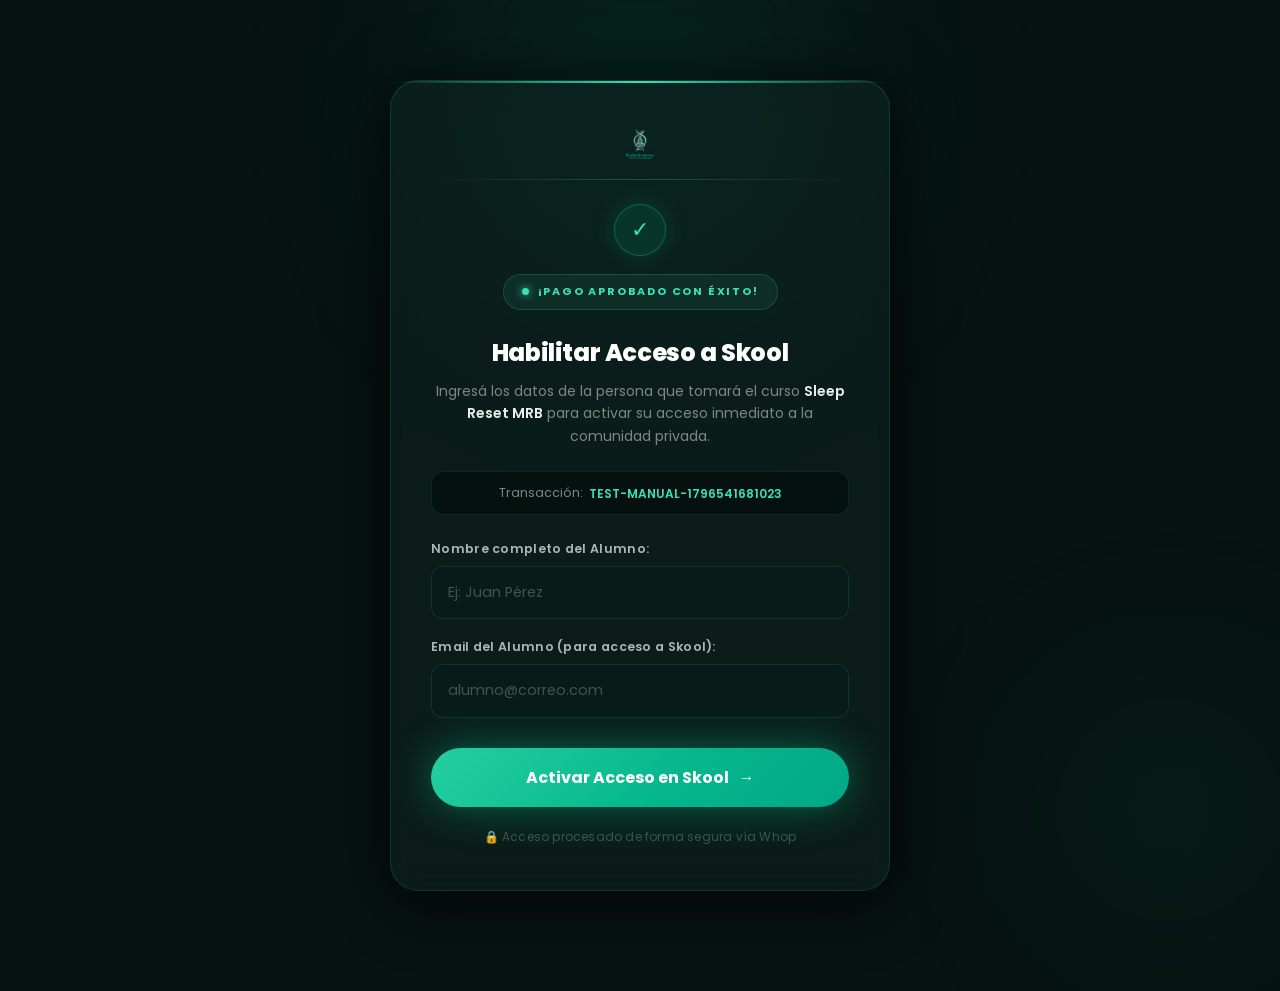
==== commit 72f8c80d: "chore: actualizar endpoint del PDF y pasarela de pago a Whop - Nuevo Apps Script endpoint para el le" ====
--- a/activar-alumno.html
+++ b/activar-alumno.html
@@ -86,7 +86,7 @@
 
     <div id="status-message" class="status-box" style="display: none;"></div>
 
-    <p class="activation-security" data-reveal data-reveal-delay="720">🔒 Acceso procesado de forma segura vía Hotmart</p>
+    <p class="activation-security" data-reveal data-reveal-delay="720">🔒 Acceso procesado de forma segura vía Whop</p>
   </div>
 
   <script>
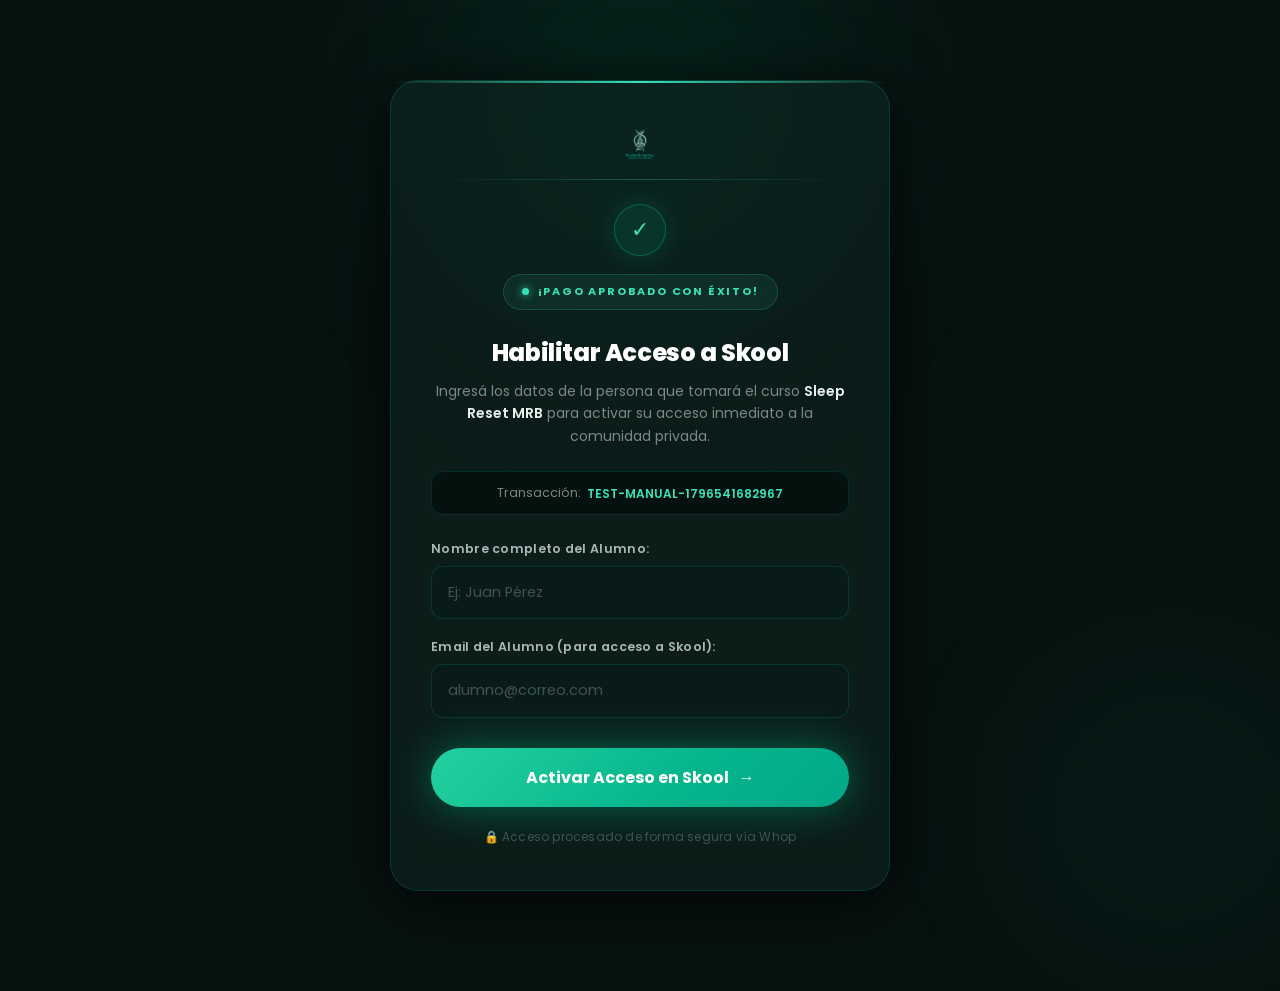
==== commit 3edb2646: "feat: agregar favicon derivado del logo principal Genera versiones 32x32, 192x192 y apple-touch-icon" ====
--- a/activar-alumno.html
+++ b/activar-alumno.html
@@ -14,6 +14,11 @@
   <link rel="stylesheet" href="css/components.css">
   <link rel="stylesheet" href="css/animations.css">
   <link rel="stylesheet" href="css/activar.css">
+
+  <!-- Favicons -->
+  <link rel="icon" type="image/png" sizes="32x32" href="favicon-32.png">
+  <link rel="icon" type="image/png" sizes="192x192" href="favicon-192.png">
+  <link rel="apple-touch-icon" sizes="180x180" href="apple-touch-icon.png">
 </head>
 <body class="activation-page">
 
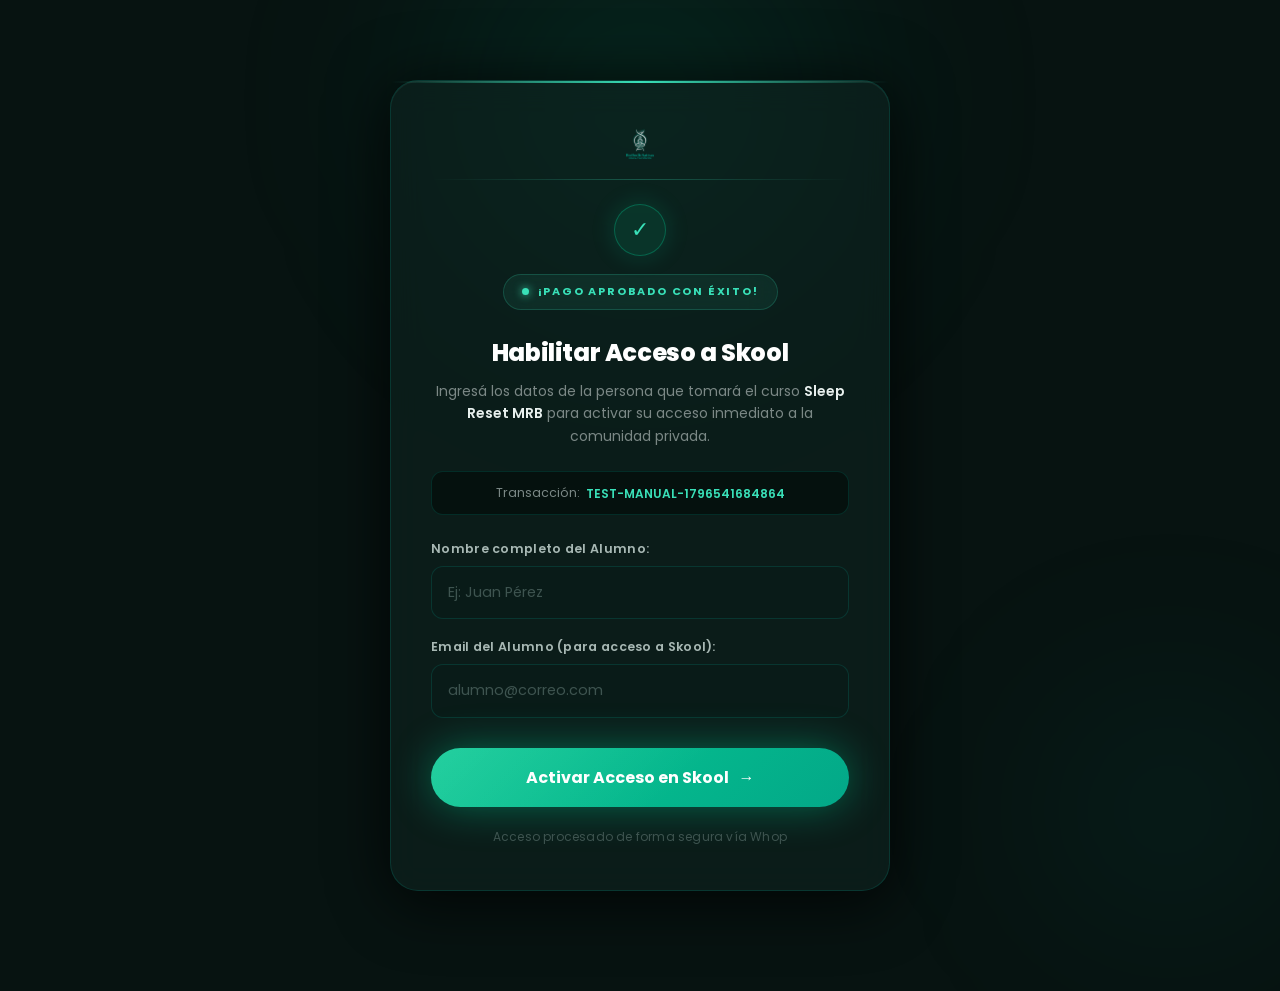
==== commit ac303c31: "copy: nueva lista de dolores, publico objetivo y ajustes de lenguaje - EL PROBLEMA: 5 dolores nuevos" ====
--- a/activar-alumno.html
+++ b/activar-alumno.html
@@ -91,7 +91,7 @@
 
     <div id="status-message" class="status-box" style="display: none;"></div>
 
-    <p class="activation-security" data-reveal data-reveal-delay="720">🔒 Acceso procesado de forma segura vía Whop</p>
+    <p class="activation-security" data-reveal data-reveal-delay="720">Acceso procesado de forma segura vía Whop</p>
   </div>
 
   <script>
@@ -166,7 +166,7 @@
         form.style.display = 'none';
         statusDiv.className = 'status-box success animate-pop-in';
         statusDiv.style.display = 'block';
-        statusDiv.innerHTML = '✅ <strong>¡Acceso asignado con éxito!</strong><br>Revisá la bandeja de entrada para ingresar a Skool.';
+        statusDiv.innerHTML = '<strong>¡Acceso asignado con éxito!</strong><br>Revisá la bandeja de entrada para ingresar a Skool.';
       } else {
         statusDiv.className = 'status-box error animate-pop-in';
         statusDiv.style.display = 'block';
